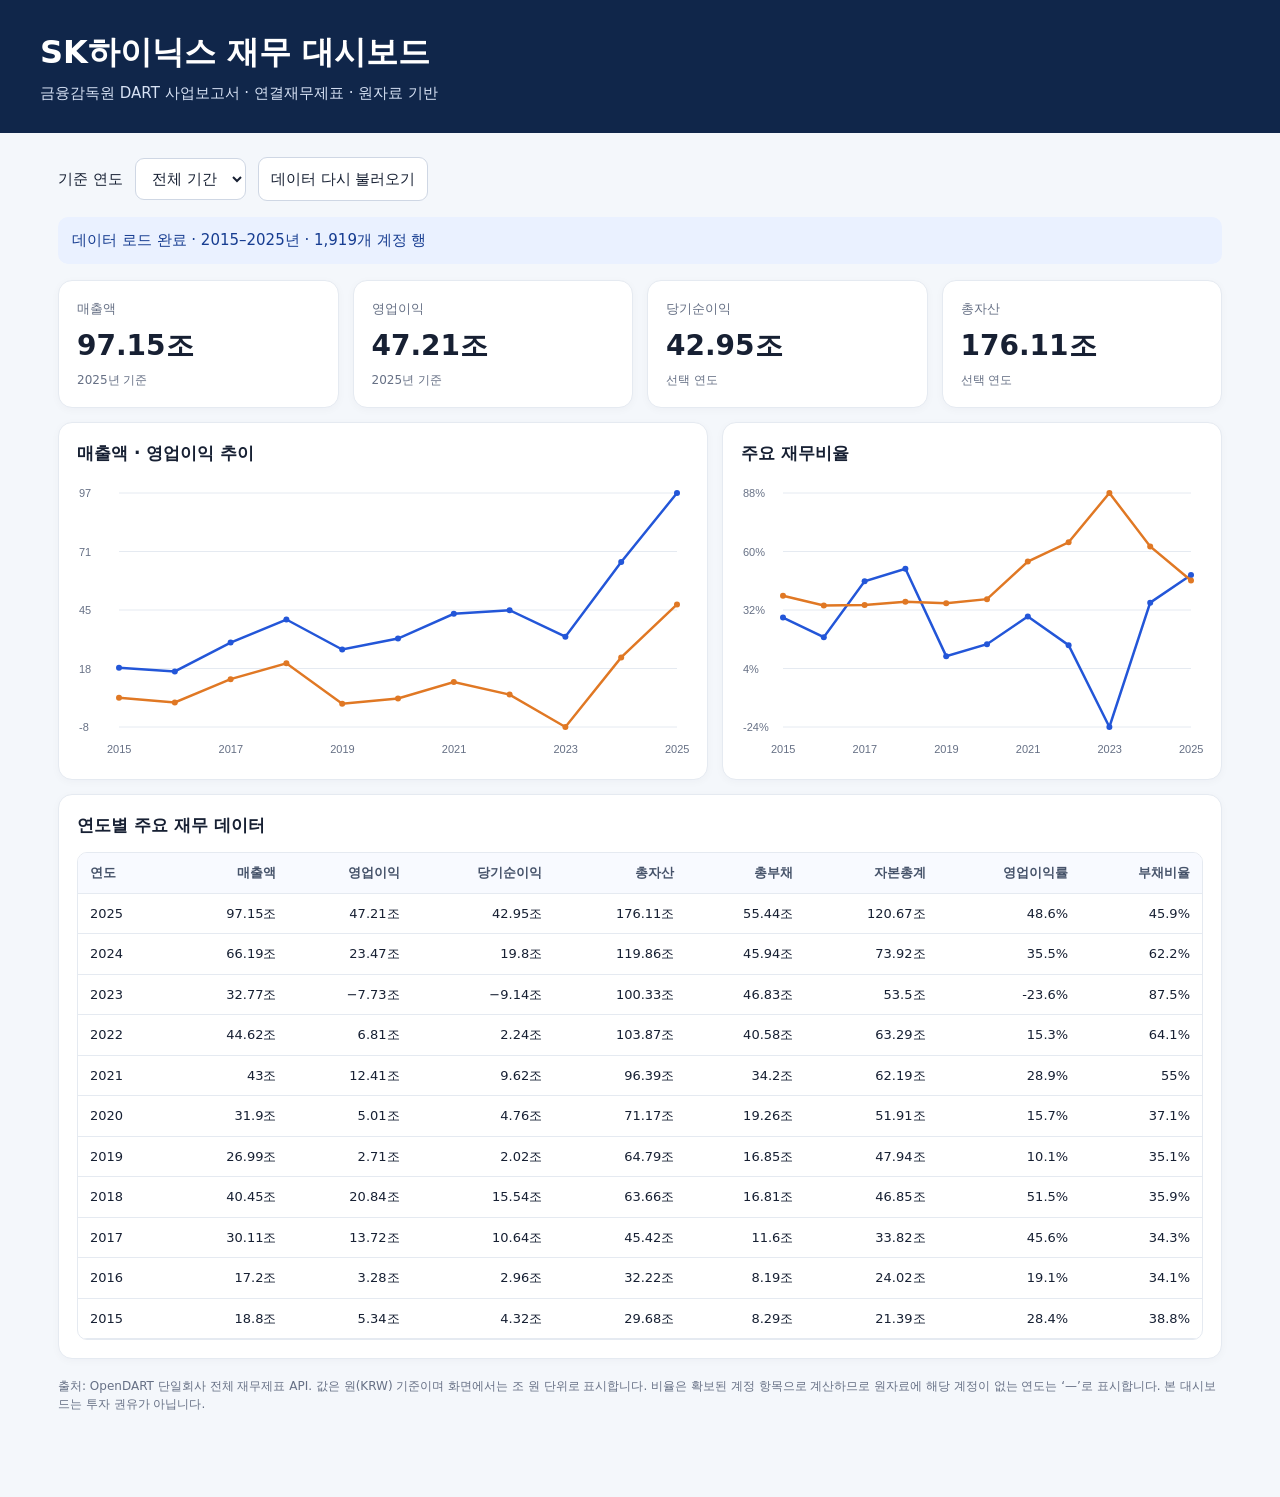
==== index.html @ 5de940ec "Add missing SK Hynix financial dashboard" ====
<!doctype html>
<html lang="ko">
<head>
<meta charset="utf-8">
<meta name="viewport" content="width=device-width, initial-scale=1">
<title>SK하이닉스 DART 재무 대시보드</title>
<style>
:root{color-scheme:light;--bg:#f4f7fb;--card:#fff;--ink:#172033;--muted:#667085;--line:#e5eaf1;--blue:#2356d8}
*{box-sizing:border-box}body{margin:0;background:var(--bg);color:var(--ink);font:15px/1.5 system-ui,-apple-system,"Segoe UI",sans-serif}
header{background:#10264a;color:#fff;padding:28px max(20px,calc((100% - 1200px)/2))}header h1{margin:0 0 6px;font-size:clamp(22px,3vw,32px)}header p{margin:0;color:#d7e2f5}
main{max-width:1200px;margin:24px auto;padding:0 18px 48px}.toolbar{display:flex;gap:12px;align-items:center;flex-wrap:wrap;margin-bottom:16px}select,button{padding:10px 12px;border:1px solid #cfd7e4;border-radius:9px;background:#fff;color:var(--ink);font:inherit}button{cursor:pointer}
.status{padding:12px 14px;border-radius:10px;background:#eaf1ff;color:#173d91;margin:0 0 16px}.status.error{background:#fff0f0;color:#a12b2b}
.grid{display:grid;grid-template-columns:repeat(4,minmax(0,1fr));gap:14px}.card{background:var(--card);border:1px solid var(--line);border-radius:14px;padding:18px;box-shadow:0 2px 8px #14213d08;min-width:0}.metric .label{color:var(--muted);font-size:13px}.metric .value{font-size:clamp(20px,2.3vw,28px);font-weight:750;margin-top:7px;overflow-wrap:anywhere}.metric .sub{font-size:12px;color:var(--muted);margin-top:4px}
.two{display:grid;grid-template-columns:1.3fr 1fr;gap:14px;margin-top:14px}.card h2{font-size:17px;margin:0 0 14px}.chart-wrap{height:280px;position:relative}canvas{width:100%;height:100%;display:block}
.table-wrap{overflow:auto;max-height:520px;border:1px solid var(--line);border-radius:10px}table{width:100%;border-collapse:collapse;white-space:nowrap;font-size:13px}th,td{padding:10px 12px;border-bottom:1px solid var(--line);text-align:right}th{position:sticky;top:0;background:#f8faff;color:#46536a;z-index:1}th:first-child,td:first-child{text-align:left}tbody tr:hover{background:#f8faff}.foot{color:var(--muted);font-size:12px;margin-top:18px}
@media(max-width:850px){.grid{grid-template-columns:repeat(2,minmax(0,1fr))}.two{grid-template-columns:1fr}}
@media(max-width:480px){header{padding:22px 16px}main{padding:0 12px 32px}.grid{grid-template-columns:1fr 1fr;gap:8px}.card{padding:13px}.metric .value{font-size:18px}.metric .label{font-size:12px}}
</style>
</head>
<body>
<header><h1>SK하이닉스 재무 대시보드</h1><p>금융감독원 DART 사업보고서 · 연결재무제표 · 원자료 기반</p></header>
<main>
<div class="toolbar"><label for="year">기준 연도</label><select id="year"><option value="all">전체 기간</option></select><button id="reload">데이터 다시 불러오기</button></div>
<div id="status" class="status" role="status">재무 데이터를 불러오는 중입니다…</div>
<section class="grid">
<div class="card metric"><div class="label">매출액</div><div id="revenue" class="value">—</div><div id="revenueSub" class="sub">선택 연도</div></div>
<div class="card metric"><div class="label">영업이익</div><div id="opProfit" class="value">—</div><div id="opSub" class="sub">선택 연도</div></div>
<div class="card metric"><div class="label">당기순이익</div><div id="netIncome" class="value">—</div><div class="sub">선택 연도</div></div>
<div class="card metric"><div class="label">총자산</div><div id="assets" class="value">—</div><div class="sub">선택 연도</div></div>
</section>
<section class="two">
<div class="card"><h2>매출액 · 영업이익 추이</h2><div class="chart-wrap"><canvas id="trend"></canvas></div></div>
<div class="card"><h2>주요 재무비율</h2><div class="chart-wrap"><canvas id="ratios"></canvas></div></div>
</section>
<section class="card" style="margin-top:14px"><h2>연도별 주요 재무 데이터</h2><div class="table-wrap"><table><thead><tr><th>연도</th><th>매출액</th><th>영업이익</th><th>당기순이익</th><th>총자산</th><th>총부채</th><th>자본총계</th><th>영업이익률</th><th>부채비율</th></tr></thead><tbody id="rows"><tr><td colspan="9">데이터 대기 중</td></tr></tbody></table></div></section>
<p class="foot">출처: OpenDART 단일회사 전체 재무제표 API. 값은 원(KRW) 기준이며 화면에서는 조 원 단위로 표시합니다. 비율은 확보된 계정 항목으로 계산하므로 원자료에 해당 계정이 없는 연도는 ‘—’로 표시합니다. 본 대시보드는 투자 권유가 아닙니다.</p>
</main>
<script>
const $=id=>document.getElementById(id);
let allRows=[];
function parseCSV(text){const lines=text.replace(/^\uFEFF/,'').trim().split(/\r?\n/);if(lines.length<2)return[];const headers=lines[0].split(',').map(s=>s.trim());return lines.slice(1).map(line=>{const vals=line.split(',');const o={};headers.forEach((h,i)=>o[h]=(vals[i]??'').trim());return o;}).filter(r=>r.year&&r.account);}
function num(v){if(v==null||v===''||v==='-'||v==='—')return null;const n=Number(String(v).replace(/,/g,'').replace(/\s/g,''));return Number.isFinite(n)?n:null;}
function findValue(rows,year,accounts,statement){const candidates=rows.filter(r=>Number(r.year)===Number(year)&&accounts.some(a=>r.account===a||r.account_id===a)&&(!statement||r.statement===statement));for(const r of candidates){const n=num(r.current_amount);if(n!==null)return n;}return null;}
function fmtWon(n){if(n===null||n===undefined)return'—';const t=n/1e12;return (t<0?'−':'')+Math.abs(t).toLocaleString('ko-KR',{maximumFractionDigits:2})+'조';}
function fmtPct(n){return n===null||!Number.isFinite(n)?'—':n.toLocaleString('ko-KR',{maximumFractionDigits:1})+'%';}
function yearData(year){const rs=allRows.filter(r=>Number(r.year)===Number(year));const rev=findValue(allRows,year,['매출액','수익(매출액)','Revenue','ifrs_Revenue'],'손익계산서')??findValue(allRows,year,['매출액','수익(매출액)','Revenue','ifrs_Revenue']);const op=findValue(allRows,year,['영업이익','영업이익(손실)','OperatingProfitLoss','ifrs_OperatingIncomeLoss'],'손익계산서')??findValue(allRows,year,['영업이익','영업이익(손실)','OperatingProfitLoss','ifrs_OperatingIncomeLoss']);const net=findValue(allRows,year,['당기순이익','당기순이익(손실)','ProfitLoss','ifrs_ProfitLoss'],'손익계산서')??findValue(allRows,year,['당기순이익','당기순이익(손실)','ProfitLoss','ifrs_ProfitLoss']);const assets=findValue(allRows,year,['자산총계','자산 합계','Assets','ifrs_Assets'],'재무상태표')??findValue(allRows,year,['자산총계','자산 합계','Assets','ifrs_Assets']);const liabilities=findValue(allRows,year,['부채총계','부채 합계','Liabilities','ifrs_Liabilities'],'재무상태표')??findValue(allRows,year,['부채총계','부채 합계','Liabilities','ifrs_Liabilities']);const equity=findValue(allRows,year,['자본총계','자본 합계','Equity','ifrs_Equity'],'재무상태표')??findValue(allRows,year,['자본총계','자본 합계','Equity','ifrs_Equity']);return {year:Number(year),rev,op,net,assets,liabilities,equity,margin:rev&&op!==null?op/rev*100:null,debt:equity&&liabilities!==null?liabilities/equity*100:null,rawCount:rs.length};}
function drawChart(canvas,series,percent=false){const ctx=canvas.getContext('2d'),w=canvas.width=canvas.clientWidth*devicePixelRatio,h=canvas.height=canvas.clientHeight*devicePixelRatio;ctx.clearRect(0,0,w,h);const pad={l:42,r:12,t:12,b:34},cw=w-pad.l-pad.r,ch=h-pad.t-pad.b;const values=series.flatMap(s=>s.values).filter(v=>v!==null&&Number.isFinite(v));if(!values.length){ctx.fillStyle='#667085';ctx.font='14px sans-serif';ctx.fillText('표시할 계정 데이터가 없습니다.',12,28);return;}let min=Math.min(0,...values),max=Math.max(...values);if(min===max)max=min+1;const x=i=>pad.l+(series[0].values.length<=1?cw/2:i*cw/(series[0].values.length-1)),y=v=>pad.t+(max-v)*ch/(max-min);ctx.strokeStyle='#e5eaf1';ctx.fillStyle='#667085';ctx.font='11px sans-serif';for(let j=0;j<5;j++){const val=min+(max-min)*j/4,yy=y(val);ctx.beginPath();ctx.moveTo(pad.l,yy);ctx.lineTo(w-pad.r,yy);ctx.stroke();ctx.fillText(percent?val.toFixed(0)+'%':(val/1e12).toFixed(0),2,yy+4);}series.forEach((s,k)=>{ctx.strokeStyle=k===0?'#2356d8':'#e07824';ctx.lineWidth=2.5*devicePixelRatio;ctx.beginPath();let started=false;s.values.forEach((v,i)=>{if(v===null||!Number.isFinite(v)){started=false;return;}if(!started){ctx.moveTo(x(i),y(v));started=true;}else ctx.lineTo(x(i),y(v));});ctx.stroke();s.values.forEach((v,i)=>{if(v===null||!Number.isFinite(v))return;ctx.fillStyle=k===0?'#2356d8':'#e07824';ctx.beginPath();ctx.arc(x(i),y(v),3*devicePixelRatio,0,Math.PI*2);ctx.fill();});});const years=series[0].years;years.forEach((yr,i)=>{if(years.length<8||i===0||i===years.length-1||i%Math.ceil(years.length/6)===0){ctx.fillStyle='#667085';ctx.fillText(String(yr),x(i)-12,h-8);}});}
function render(){const selected=$('year').value;let data=[...new Set(allRows.map(r=>Number(r.year)).filter(Number.isFinite))].sort((a,b)=>a-b).map(yearData);if(selected!=='all')data=data.filter(d=>d.year===Number(selected));const latest=data[data.length-1];['revenue','opProfit','netIncome','assets'].forEach((id,i)=>$(id).textContent=fmtWon(latest?[latest.rev,latest.op,latest.net,latest.assets][i]:null));['revenueSub','opSub'].forEach(id=>$(id).textContent=latest?latest.year+'년 기준':'계정 데이터를 찾을 수 없음');$('rows').innerHTML=data.slice().reverse().map(d=>'<tr><td>'+d.year+'</td><td>'+fmtWon(d.rev)+'</td><td>'+fmtWon(d.op)+'</td><td>'+fmtWon(d.net)+'</td><td>'+fmtWon(d.assets)+'</td><td>'+fmtWon(d.liabilities)+'</td><td>'+fmtWon(d.equity)+'</td><td>'+fmtPct(d.margin)+'</td><td>'+fmtPct(d.debt)+'</td></tr>').join('')||'<tr><td colspan="9">표시할 데이터가 없습니다.</td></tr>';const trendData=selected==='all'?data:data;drawChart($('trend'),[{years:trendData.map(d=>d.year),values:trendData.map(d=>d.rev)},{years:trendData.map(d=>d.year),values:trendData.map(d=>d.op)}]);drawChart($('ratios'),[{years:trendData.map(d=>d.year),values:trendData.map(d=>d.margin)},{years:trendData.map(d=>d.year),values:trendData.map(d=>d.debt)}],true);}
async function load(){const status=$('status');status.className='status';status.textContent='재무 데이터를 불러오는 중입니다…';try{let response=null,lastError='';for(const path of ['./data/sk_hynix_financials.csv','data/sk_hynix_financials.csv']){try{const r=await fetch(path+'?v='+Date.now(),{cache:'no-store'});if(r.ok){response=r;break;}lastError=path+' (HTTP '+r.status+')';}catch(e){lastError=String(e);}}if(!response)throw new Error('CSV 파일을 찾지 못했습니다: '+lastError);allRows=parseCSV(await response.text());if(!allRows.length)throw new Error('CSV 파일은 열렸지만 유효한 재무 데이터가 없습니다.');const years=[...new Set(allRows.map(r=>Number(r.year)).filter(Number.isFinite))].sort((a,b)=>a-b);$('year').innerHTML='<option value="all">전체 기간</option>'+years.map(y=>'<option value="'+y+'">'+y+'년</option>').join('');$('year').value='all';render();status.textContent='데이터 로드 완료 · '+years[0]+'–'+years[years.length-1]+'년 · '+allRows.length.toLocaleString()+'개 계정 행';}catch(e){status.className='status error';status.textContent='데이터 로드 실패: '+e.message+' — GitHub 저장소에 data/sk_hynix_financials.csv 파일이 있는지 확인하세요.';$('rows').innerHTML='<tr><td colspan="9">데이터를 불러오지 못했습니다.</td></tr>';}}
$('year').addEventListener('change',render);$('reload').addEventListener('click',load);window.addEventListener('resize',()=>{if(allRows.length)render();});load();
</script>
</body></html>
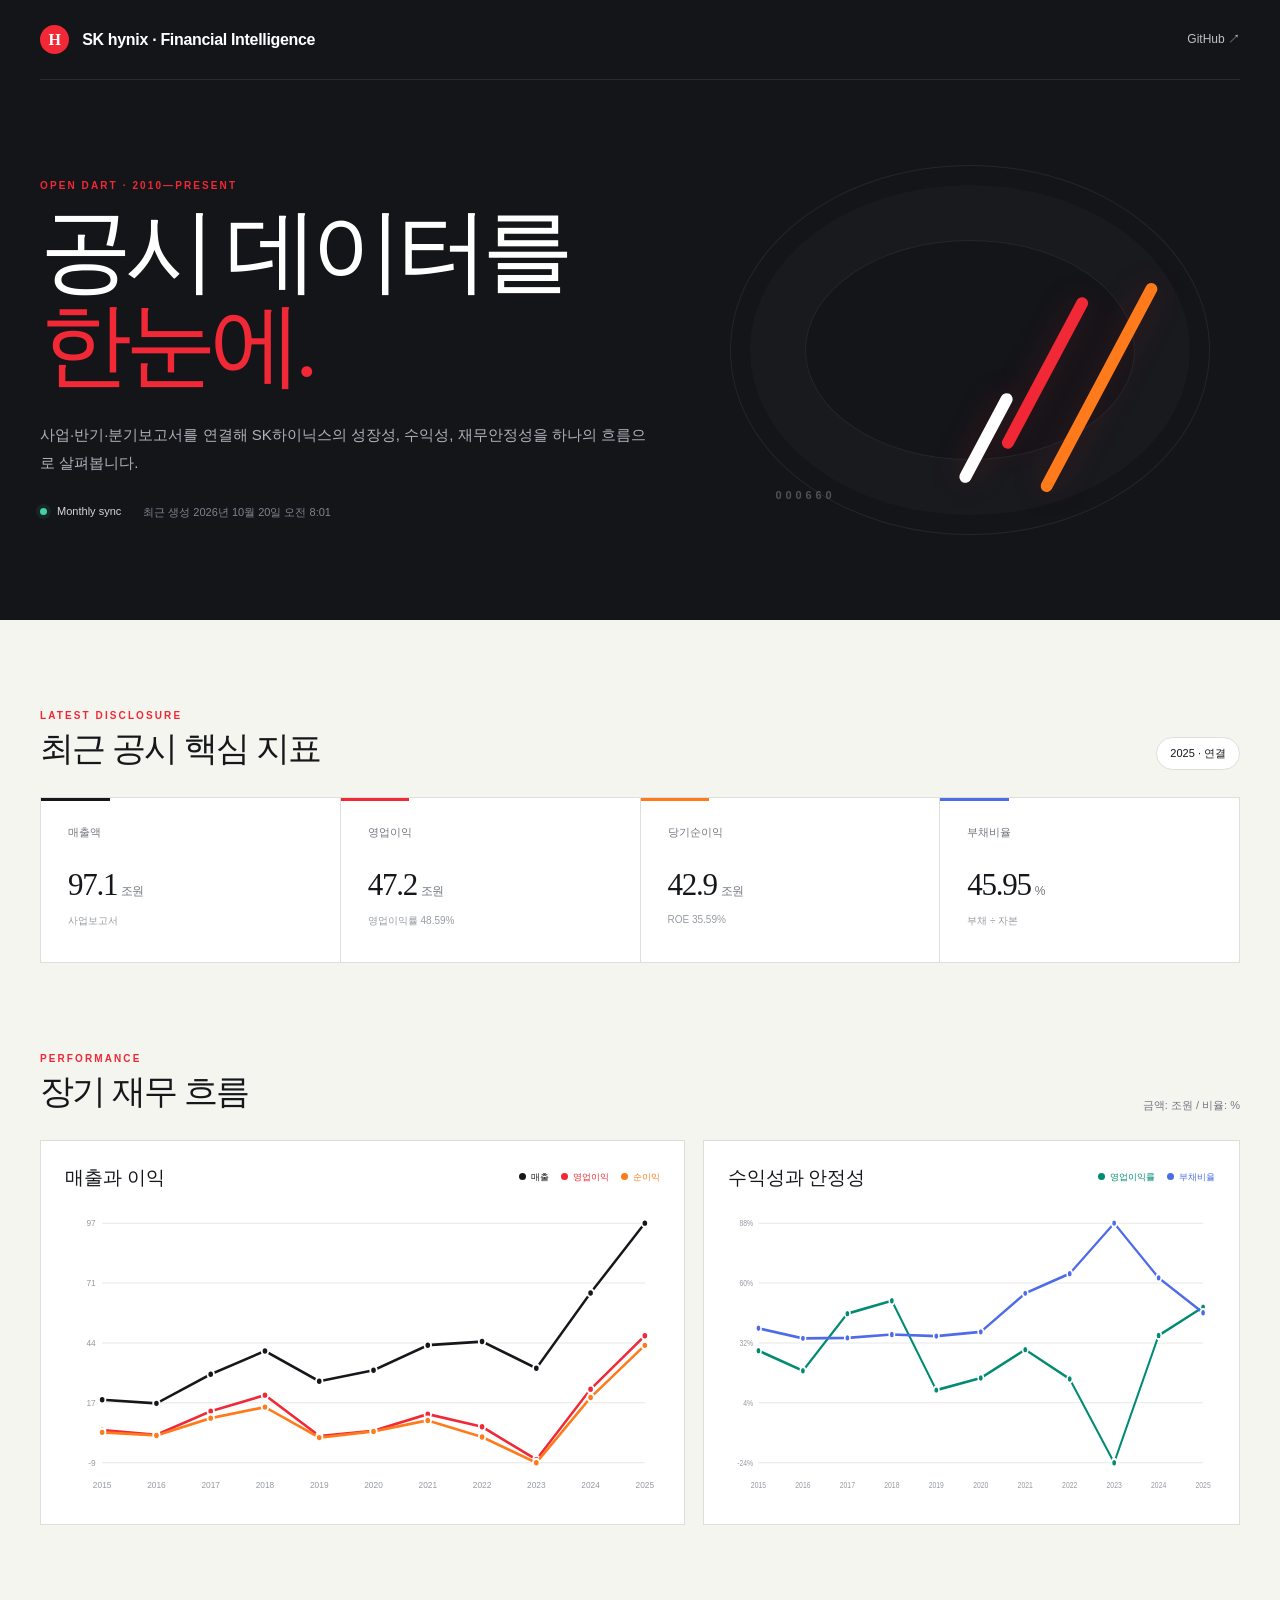
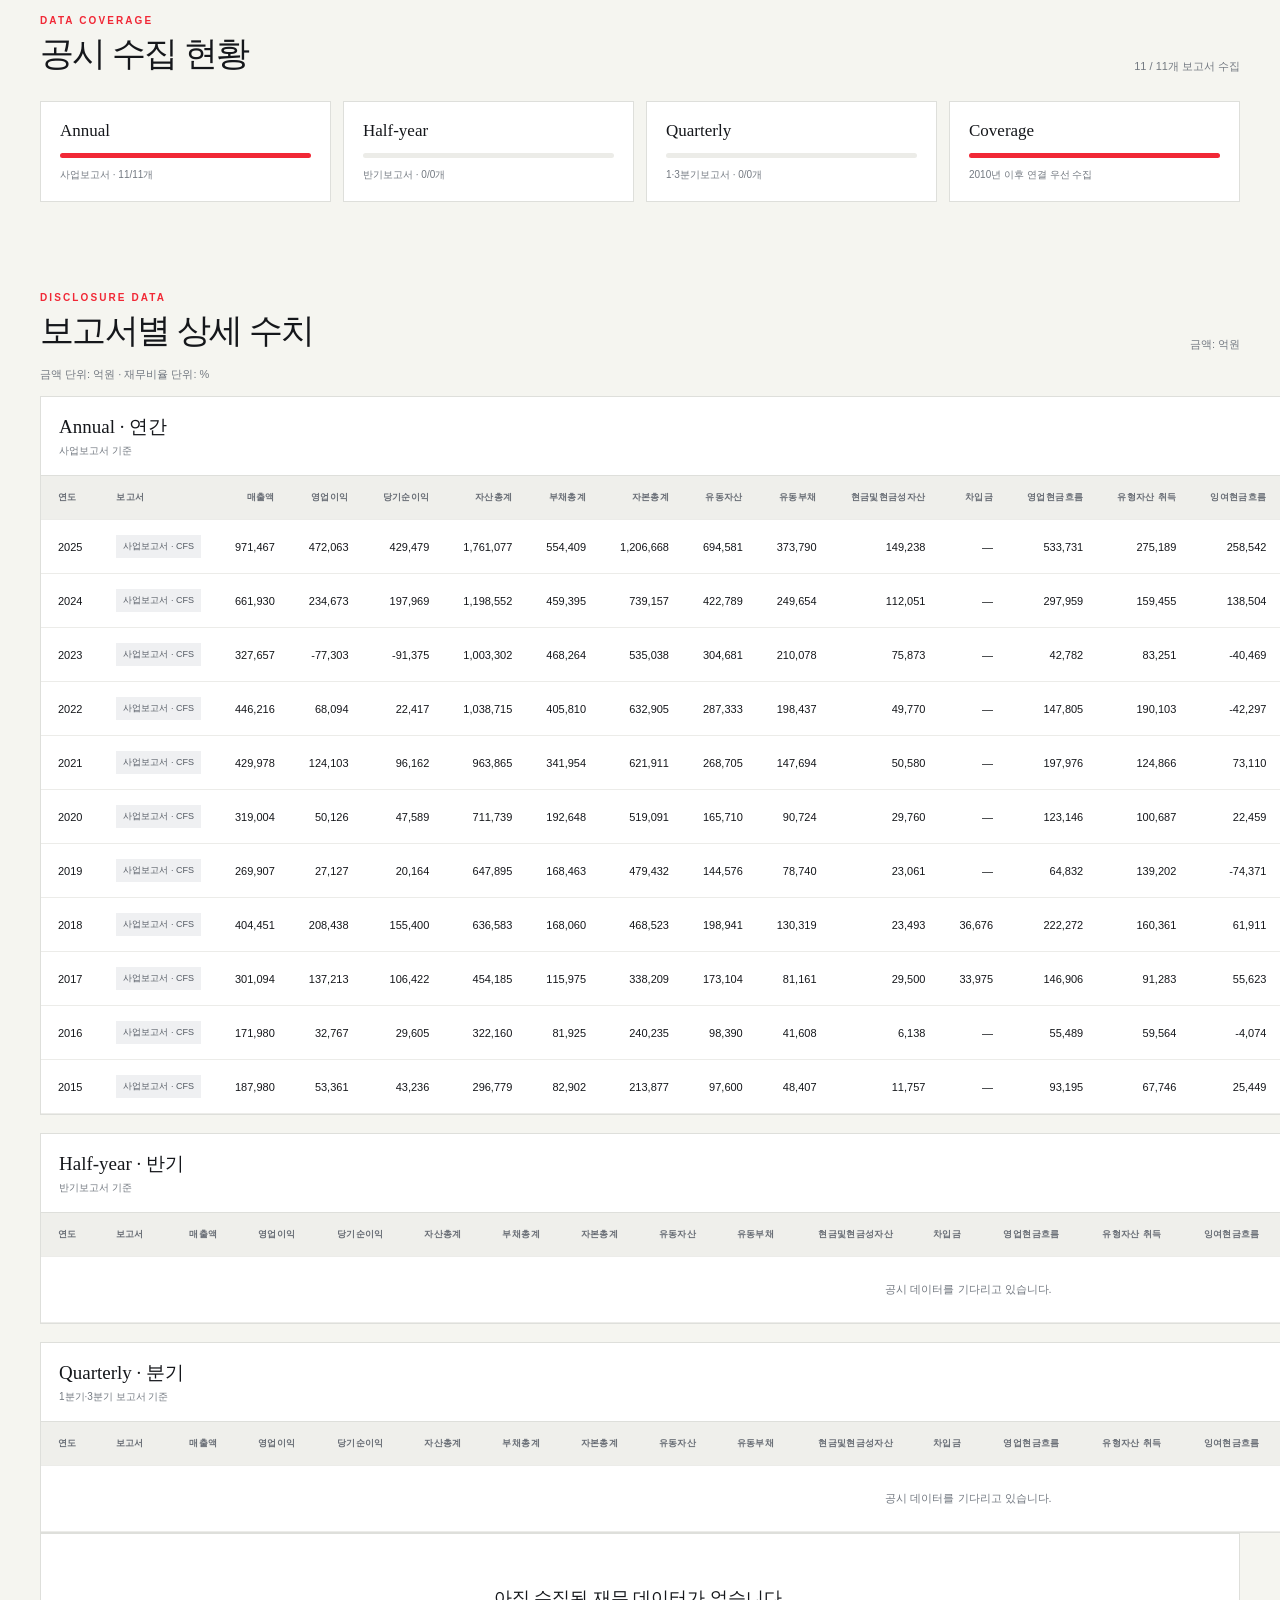
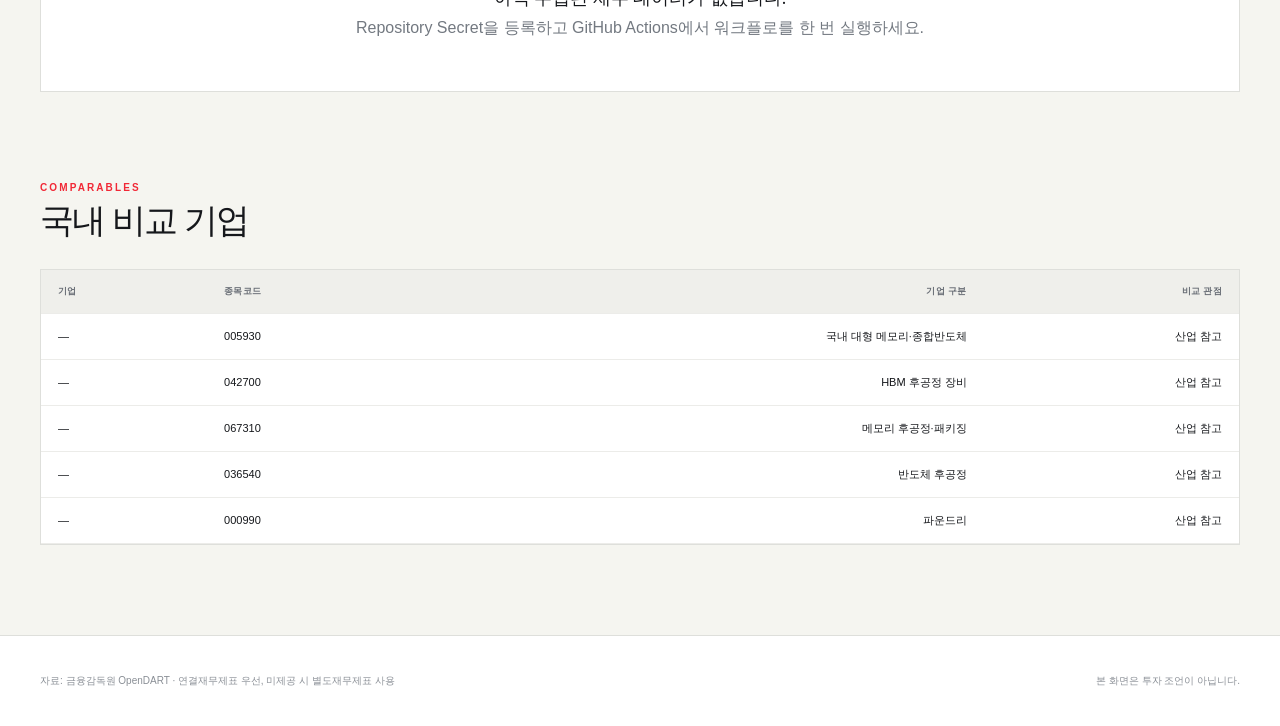
==== commit 03d78f7f: "Build SK hynix OpenDART dashboard and monthly data pipeline" ====
--- a/index.html
+++ b/index.html
@@ -1,52 +1,87 @@
 <!doctype html>
 <html lang="ko">
 <head>
-<meta charset="utf-8">
-<meta name="viewport" content="width=device-width, initial-scale=1">
-<title>SK하이닉스 DART 재무 대시보드</title>
-<style>
-:root{color-scheme:light;--bg:#f4f7fb;--card:#fff;--ink:#172033;--muted:#667085;--line:#e5eaf1;--blue:#2356d8}
-*{box-sizing:border-box}body{margin:0;background:var(--bg);color:var(--ink);font:15px/1.5 system-ui,-apple-system,"Segoe UI",sans-serif}
-header{background:#10264a;color:#fff;padding:28px max(20px,calc((100% - 1200px)/2))}header h1{margin:0 0 6px;font-size:clamp(22px,3vw,32px)}header p{margin:0;color:#d7e2f5}
-main{max-width:1200px;margin:24px auto;padding:0 18px 48px}.toolbar{display:flex;gap:12px;align-items:center;flex-wrap:wrap;margin-bottom:16px}select,button{padding:10px 12px;border:1px solid #cfd7e4;border-radius:9px;background:#fff;color:var(--ink);font:inherit}button{cursor:pointer}
-.status{padding:12px 14px;border-radius:10px;background:#eaf1ff;color:#173d91;margin:0 0 16px}.status.error{background:#fff0f0;color:#a12b2b}
-.grid{display:grid;grid-template-columns:repeat(4,minmax(0,1fr));gap:14px}.card{background:var(--card);border:1px solid var(--line);border-radius:14px;padding:18px;box-shadow:0 2px 8px #14213d08;min-width:0}.metric .label{color:var(--muted);font-size:13px}.metric .value{font-size:clamp(20px,2.3vw,28px);font-weight:750;margin-top:7px;overflow-wrap:anywhere}.metric .sub{font-size:12px;color:var(--muted);margin-top:4px}
-.two{display:grid;grid-template-columns:1.3fr 1fr;gap:14px;margin-top:14px}.card h2{font-size:17px;margin:0 0 14px}.chart-wrap{height:280px;position:relative}canvas{width:100%;height:100%;display:block}
-.table-wrap{overflow:auto;max-height:520px;border:1px solid var(--line);border-radius:10px}table{width:100%;border-collapse:collapse;white-space:nowrap;font-size:13px}th,td{padding:10px 12px;border-bottom:1px solid var(--line);text-align:right}th{position:sticky;top:0;background:#f8faff;color:#46536a;z-index:1}th:first-child,td:first-child{text-align:left}tbody tr:hover{background:#f8faff}.foot{color:var(--muted);font-size:12px;margin-top:18px}
-@media(max-width:850px){.grid{grid-template-columns:repeat(2,minmax(0,1fr))}.two{grid-template-columns:1fr}}
-@media(max-width:480px){header{padding:22px 16px}main{padding:0 12px 32px}.grid{grid-template-columns:1fr 1fr;gap:8px}.card{padding:13px}.metric .value{font-size:18px}.metric .label{font-size:12px}}
-</style>
+  <meta charset="utf-8">
+  <meta name="viewport" content="width=device-width, initial-scale=1">
+  <meta name="description" content="OpenDART 기반 SK하이닉스 장기 재무분석 대시보드">
+  <title>SK hynix Financial Intelligence</title>
+  <link rel="stylesheet" href="styles.css">
 </head>
 <body>
-<header><h1>SK하이닉스 재무 대시보드</h1><p>금융감독원 DART 사업보고서 · 연결재무제표 · 원자료 기반</p></header>
-<main>
-<div class="toolbar"><label for="year">기준 연도</label><select id="year"><option value="all">전체 기간</option></select><button id="reload">데이터 다시 불러오기</button></div>
-<div id="status" class="status" role="status">재무 데이터를 불러오는 중입니다…</div>
-<section class="grid">
-<div class="card metric"><div class="label">매출액</div><div id="revenue" class="value">—</div><div id="revenueSub" class="sub">선택 연도</div></div>
-<div class="card metric"><div class="label">영업이익</div><div id="opProfit" class="value">—</div><div id="opSub" class="sub">선택 연도</div></div>
-<div class="card metric"><div class="label">당기순이익</div><div id="netIncome" class="value">—</div><div class="sub">선택 연도</div></div>
-<div class="card metric"><div class="label">총자산</div><div id="assets" class="value">—</div><div class="sub">선택 연도</div></div>
-</section>
-<section class="two">
-<div class="card"><h2>매출액 · 영업이익 추이</h2><div class="chart-wrap"><canvas id="trend"></canvas></div></div>
-<div class="card"><h2>주요 재무비율</h2><div class="chart-wrap"><canvas id="ratios"></canvas></div></div>
-</section>
-<section class="card" style="margin-top:14px"><h2>연도별 주요 재무 데이터</h2><div class="table-wrap"><table><thead><tr><th>연도</th><th>매출액</th><th>영업이익</th><th>당기순이익</th><th>총자산</th><th>총부채</th><th>자본총계</th><th>영업이익률</th><th>부채비율</th></tr></thead><tbody id="rows"><tr><td colspan="9">데이터 대기 중</td></tr></tbody></table></div></section>
-<p class="foot">출처: OpenDART 단일회사 전체 재무제표 API. 값은 원(KRW) 기준이며 화면에서는 조 원 단위로 표시합니다. 비율은 확보된 계정 항목으로 계산하므로 원자료에 해당 계정이 없는 연도는 ‘—’로 표시합니다. 본 대시보드는 투자 권유가 아닙니다.</p>
-</main>
-<script>
-const $=id=>document.getElementById(id);
-let allRows=[];
-function parseCSV(text){const lines=text.replace(/^\uFEFF/,'').trim().split(/\r?\n/);if(lines.length<2)return[];const headers=lines[0].split(',').map(s=>s.trim());return lines.slice(1).map(line=>{const vals=line.split(',');const o={};headers.forEach((h,i)=>o[h]=(vals[i]??'').trim());return o;}).filter(r=>r.year&&r.account);}
-function num(v){if(v==null||v===''||v==='-'||v==='—')return null;const n=Number(String(v).replace(/,/g,'').replace(/\s/g,''));return Number.isFinite(n)?n:null;}
-function findValue(rows,year,accounts,statement){const candidates=rows.filter(r=>Number(r.year)===Number(year)&&accounts.some(a=>r.account===a||r.account_id===a)&&(!statement||r.statement===statement));for(const r of candidates){const n=num(r.current_amount);if(n!==null)return n;}return null;}
-function fmtWon(n){if(n===null||n===undefined)return'—';const t=n/1e12;return (t<0?'−':'')+Math.abs(t).toLocaleString('ko-KR',{maximumFractionDigits:2})+'조';}
-function fmtPct(n){return n===null||!Number.isFinite(n)?'—':n.toLocaleString('ko-KR',{maximumFractionDigits:1})+'%';}
-function yearData(year){const rs=allRows.filter(r=>Number(r.year)===Number(year));const rev=findValue(allRows,year,['매출액','수익(매출액)','Revenue','ifrs_Revenue'],'손익계산서')??findValue(allRows,year,['매출액','수익(매출액)','Revenue','ifrs_Revenue']);const op=findValue(allRows,year,['영업이익','영업이익(손실)','OperatingProfitLoss','ifrs_OperatingIncomeLoss'],'손익계산서')??findValue(allRows,year,['영업이익','영업이익(손실)','OperatingProfitLoss','ifrs_OperatingIncomeLoss']);const net=findValue(allRows,year,['당기순이익','당기순이익(손실)','ProfitLoss','ifrs_ProfitLoss'],'손익계산서')??findValue(allRows,year,['당기순이익','당기순이익(손실)','ProfitLoss','ifrs_ProfitLoss']);const assets=findValue(allRows,year,['자산총계','자산 합계','Assets','ifrs_Assets'],'재무상태표')??findValue(allRows,year,['자산총계','자산 합계','Assets','ifrs_Assets']);const liabilities=findValue(allRows,year,['부채총계','부채 합계','Liabilities','ifrs_Liabilities'],'재무상태표')??findValue(allRows,year,['부채총계','부채 합계','Liabilities','ifrs_Liabilities']);const equity=findValue(allRows,year,['자본총계','자본 합계','Equity','ifrs_Equity'],'재무상태표')??findValue(allRows,year,['자본총계','자본 합계','Equity','ifrs_Equity']);return {year:Number(year),rev,op,net,assets,liabilities,equity,margin:rev&&op!==null?op/rev*100:null,debt:equity&&liabilities!==null?liabilities/equity*100:null,rawCount:rs.length};}
-function drawChart(canvas,series,percent=false){const ctx=canvas.getContext('2d'),w=canvas.width=canvas.clientWidth*devicePixelRatio,h=canvas.height=canvas.clientHeight*devicePixelRatio;ctx.clearRect(0,0,w,h);const pad={l:42,r:12,t:12,b:34},cw=w-pad.l-pad.r,ch=h-pad.t-pad.b;const values=series.flatMap(s=>s.values).filter(v=>v!==null&&Number.isFinite(v));if(!values.length){ctx.fillStyle='#667085';ctx.font='14px sans-serif';ctx.fillText('표시할 계정 데이터가 없습니다.',12,28);return;}let min=Math.min(0,...values),max=Math.max(...values);if(min===max)max=min+1;const x=i=>pad.l+(series[0].values.length<=1?cw/2:i*cw/(series[0].values.length-1)),y=v=>pad.t+(max-v)*ch/(max-min);ctx.strokeStyle='#e5eaf1';ctx.fillStyle='#667085';ctx.font='11px sans-serif';for(let j=0;j<5;j++){const val=min+(max-min)*j/4,yy=y(val);ctx.beginPath();ctx.moveTo(pad.l,yy);ctx.lineTo(w-pad.r,yy);ctx.stroke();ctx.fillText(percent?val.toFixed(0)+'%':(val/1e12).toFixed(0),2,yy+4);}series.forEach((s,k)=>{ctx.strokeStyle=k===0?'#2356d8':'#e07824';ctx.lineWidth=2.5*devicePixelRatio;ctx.beginPath();let started=false;s.values.forEach((v,i)=>{if(v===null||!Number.isFinite(v)){started=false;return;}if(!started){ctx.moveTo(x(i),y(v));started=true;}else ctx.lineTo(x(i),y(v));});ctx.stroke();s.values.forEach((v,i)=>{if(v===null||!Number.isFinite(v))return;ctx.fillStyle=k===0?'#2356d8':'#e07824';ctx.beginPath();ctx.arc(x(i),y(v),3*devicePixelRatio,0,Math.PI*2);ctx.fill();});});const years=series[0].years;years.forEach((yr,i)=>{if(years.length<8||i===0||i===years.length-1||i%Math.ceil(years.length/6)===0){ctx.fillStyle='#667085';ctx.fillText(String(yr),x(i)-12,h-8);}});}
-function render(){const selected=$('year').value;let data=[...new Set(allRows.map(r=>Number(r.year)).filter(Number.isFinite))].sort((a,b)=>a-b).map(yearData);if(selected!=='all')data=data.filter(d=>d.year===Number(selected));const latest=data[data.length-1];['revenue','opProfit','netIncome','assets'].forEach((id,i)=>$(id).textContent=fmtWon(latest?[latest.rev,latest.op,latest.net,latest.assets][i]:null));['revenueSub','opSub'].forEach(id=>$(id).textContent=latest?latest.year+'년 기준':'계정 데이터를 찾을 수 없음');$('rows').innerHTML=data.slice().reverse().map(d=>'<tr><td>'+d.year+'</td><td>'+fmtWon(d.rev)+'</td><td>'+fmtWon(d.op)+'</td><td>'+fmtWon(d.net)+'</td><td>'+fmtWon(d.assets)+'</td><td>'+fmtWon(d.liabilities)+'</td><td>'+fmtWon(d.equity)+'</td><td>'+fmtPct(d.margin)+'</td><td>'+fmtPct(d.debt)+'</td></tr>').join('')||'<tr><td colspan="9">표시할 데이터가 없습니다.</td></tr>';const trendData=selected==='all'?data:data;drawChart($('trend'),[{years:trendData.map(d=>d.year),values:trendData.map(d=>d.rev)},{years:trendData.map(d=>d.year),values:trendData.map(d=>d.op)}]);drawChart($('ratios'),[{years:trendData.map(d=>d.year),values:trendData.map(d=>d.margin)},{years:trendData.map(d=>d.year),values:trendData.map(d=>d.debt)}],true);}
-async function load(){const status=$('status');status.className='status';status.textContent='재무 데이터를 불러오는 중입니다…';try{let response=null,lastError='';for(const path of ['./data/sk_hynix_financials.csv','data/sk_hynix_financials.csv']){try{const r=await fetch(path+'?v='+Date.now(),{cache:'no-store'});if(r.ok){response=r;break;}lastError=path+' (HTTP '+r.status+')';}catch(e){lastError=String(e);}}if(!response)throw new Error('CSV 파일을 찾지 못했습니다: '+lastError);allRows=parseCSV(await response.text());if(!allRows.length)throw new Error('CSV 파일은 열렸지만 유효한 재무 데이터가 없습니다.');const years=[...new Set(allRows.map(r=>Number(r.year)).filter(Number.isFinite))].sort((a,b)=>a-b);$('year').innerHTML='<option value="all">전체 기간</option>'+years.map(y=>'<option value="'+y+'">'+y+'년</option>').join('');$('year').value='all';render();status.textContent='데이터 로드 완료 · '+years[0]+'–'+years[years.length-1]+'년 · '+allRows.length.toLocaleString()+'개 계정 행';}catch(e){status.className='status error';status.textContent='데이터 로드 실패: '+e.message+' — GitHub 저장소에 data/sk_hynix_financials.csv 파일이 있는지 확인하세요.';$('rows').innerHTML='<tr><td colspan="9">데이터를 불러오지 못했습니다.</td></tr>';}}
-$('year').addEventListener('change',render);$('reload').addEventListener('click',load);window.addEventListener('resize',()=>{if(allRows.length)render();});load();
-</script>
-</body></html>+  <header class="hero">
+    <nav class="nav wrap" aria-label="주요 링크">
+      <a class="brand" href="./"><span class="brand-mark">H</span> SK hynix · Financial Intelligence</a>
+      <a class="repo-link" href="https://github.com/HSC-Class01/SY_SKhynix">GitHub ↗</a>
+    </nav>
+    <div class="hero-grid wrap">
+      <div class="hero-copy">
+        <p class="eyebrow">OPEN DART · 2010—PRESENT</p>
+        <h1>공시 데이터를<br><em>한눈에.</em></h1>
+        <p class="intro">사업·반기·분기보고서를 연결해 SK하이닉스의 성장성, 수익성, 재무안정성을 하나의 흐름으로 살펴봅니다.</p>
+        <div class="status-row"><span class="live"><i></i> Monthly sync</span><span id="updatedAt">데이터 확인 중</span></div>
+      </div>
+      <div class="hero-visual" aria-hidden="true">
+        <div class="orbit orbit-one"></div><div class="orbit orbit-two"></div>
+        <div class="signal signal-one"></div><div class="signal signal-two"></div><div class="signal signal-three"></div>
+        <span>000660</span>
+      </div>
+    </div>
+  </header>
+
+  <main class="wrap">
+    <section class="section" aria-labelledby="summaryTitle">
+      <div class="section-heading">
+        <div><p class="kicker">LATEST DISCLOSURE</p><h2 id="summaryTitle">최근 공시 핵심 지표</h2></div>
+        <span id="latestPeriod" class="chip">데이터 대기</span>
+      </div>
+      <div id="summaryCards" class="cards"></div>
+    </section>
+
+    <section class="section" aria-labelledby="trendTitle">
+      <div class="section-heading">
+        <div><p class="kicker">PERFORMANCE</p><h2 id="trendTitle">장기 재무 흐름</h2></div>
+        <p class="unit">금액: 조원 / 비율: %</p>
+      </div>
+      <div class="chart-grid">
+        <article class="panel chart-panel">
+          <div class="panel-title"><h3>매출과 이익</h3><div class="legend"><span class="revenue">매출</span><span class="profit">영업이익</span><span class="income">순이익</span></div></div>
+          <div id="incomeChart" class="chart" role="img" aria-label="연도별 매출, 영업이익, 순이익"></div>
+        </article>
+        <article class="panel chart-panel">
+          <div class="panel-title"><h3>수익성과 안정성</h3><div class="legend"><span class="margin">영업이익률</span><span class="debt">부채비율</span></div></div>
+          <div id="ratioChart" class="chart" role="img" aria-label="연도별 영업이익률과 부채비율"></div>
+        </article>
+      </div>
+    </section>
+
+    <section class="section" aria-labelledby="coverageTitle">
+      <div class="section-heading">
+        <div><p class="kicker">DATA COVERAGE</p><h2 id="coverageTitle">공시 수집 현황</h2></div>
+        <p id="coverageSummary" class="unit"></p>
+      </div>
+      <div id="coverageGrid" class="coverage-grid"></div>
+    </section>
+
+    <section class="section data-section" aria-labelledby="tableTitle">
+      <div class="section-heading">
+        <div><p class="kicker">DISCLOSURE DATA</p><h2 id="tableTitle">보고서별 상세 수치</h2></div>
+        <p class="unit">금액: 억원</p>
+      </div>
+      <p class="table-note">금액 단위: 억원 · 재무비율 단위: %</p>
+      <div id="tablesByCategory" class="tables-by-category"></div>
+      <div id="emptyState" class="empty" hidden><strong>아직 수집된 재무 데이터가 없습니다.</strong><span>Repository Secret을 등록하고 GitHub Actions에서 워크플로를 한 번 실행하세요.</span></div>
+    </section>
+
+    <section class="section peer-section" aria-labelledby="peerTitle">
+      <div class="section-heading"><div><p class="kicker">COMPARABLES</p><h2 id="peerTitle">국내 비교 기업</h2></div></div>
+      <div class="table-shell peer-table"><table><thead><tr><th>기업</th><th>종목코드</th><th>기업 구분</th><th>비교 관점</th></tr></thead><tbody id="peerTable"></tbody></table></div>
+    </section>
+  </main>
+
+  <footer><div class="wrap"><p>자료: 금융감독원 OpenDART · 연결재무제표 우선, 미제공 시 별도재무제표 사용</p><p>본 화면은 투자 조언이 아닙니다.</p></div></footer>
+  <script src="dashboard-data.js"></script>
+  <script src="app.js"></script>
+</body>
+</html>
+
+
--- a/styles.css
+++ b/styles.css
@@ -0,0 +1,3 @@
+:root{--ink:#15171b;--muted:#737981;--paper:#f5f5f0;--white:#fff;--line:#dedfdb;--red:#f12836;--orange:#ff7a1a;--blue:#4e6be8;--green:#008b72;--serif:"Noto Serif KR","Batang",serif;--sans:Inter,"Pretendard","Noto Sans KR",Arial,sans-serif}*{box-sizing:border-box}html{scroll-behavior:smooth}body{margin:0;background:var(--paper);color:var(--ink);font-family:var(--sans);font-variant-numeric:tabular-nums}.wrap{width:min(1200px,calc(100% - 40px));margin:auto}.hero{min-height:620px;background:#131519;color:#fff;overflow:hidden}.nav{height:80px;display:flex;align-items:center;justify-content:space-between;border-bottom:1px solid #ffffff18;position:relative;z-index:2}.brand,.repo-link{color:#fff;text-decoration:none}.brand{font-weight:700;letter-spacing:-.02em}.brand-mark{display:inline-grid;place-items:center;width:29px;height:29px;margin-right:9px;border-radius:50%;background:var(--red);font-family:var(--serif)}.repo-link{font-size:12px;color:#bdc0c7}.hero-grid{display:grid;grid-template-columns:1.1fr .9fr;align-items:center;min-height:540px}.eyebrow,.kicker{margin:0 0 14px;color:var(--red);font-size:10px;font-weight:900;letter-spacing:.21em}.hero h1{font-family:var(--serif);font-size:clamp(56px,8vw,92px);line-height:1.02;letter-spacing:-.075em;margin:0;font-weight:500}.hero h1 em{font-style:normal;color:var(--red)}.intro{max-width:610px;margin:28px 0;color:#aeb2ba;font-size:15px;line-height:1.85}.status-row{display:flex;gap:22px;color:#7f858f;font-size:11px}.live{color:#d4d7dc}.live i{display:inline-block;width:7px;height:7px;border-radius:50%;background:#42d2a0;margin-right:7px;box-shadow:0 0 0 4px #42d2a016}.hero-visual{height:430px;position:relative}.orbit{position:absolute;border:1px solid #ffffff12;border-radius:50%;inset:30px}.orbit-two{inset:105px;box-shadow:0 0 0 55px #ffffff05}.signal{position:absolute;width:12px;border-radius:8px;background:var(--red);transform:rotate(28deg);right:35%;bottom:25%;height:170px;box-shadow:0 0 35px #f1283633}.signal-two{right:25%;bottom:14%;height:235px;background:var(--orange)}.signal-three{right:46%;bottom:18%;height:100px;background:#fff}.hero-visual span{position:absolute;left:14%;bottom:15%;font:700 11px var(--sans);letter-spacing:.35em;color:#ffffff42}.section{padding-top:90px}.section-heading{display:flex;justify-content:space-between;align-items:flex-end;gap:20px;margin-bottom:27px}.section-heading h2{font:500 34px/1.2 var(--serif);letter-spacing:-.045em;margin:0}.kicker{margin-bottom:8px}.unit{margin:0;color:var(--muted);font-size:11px}.chip{padding:8px 13px;border:1px solid var(--line);border-radius:20px;background:#fff;font-size:11px}.cards{display:grid;grid-template-columns:repeat(4,1fr);gap:1px;background:var(--line);border:1px solid var(--line)}.metric-card{background:#fff;padding:27px;min-height:164px;position:relative}.metric-card:before{content:"";position:absolute;left:0;top:0;width:23%;height:3px;background:var(--accent,var(--red))}.metric-label{font-size:11px;color:var(--muted);margin-bottom:27px}.metric-value{font:500 31px var(--serif);letter-spacing:-.04em}.metric-unit{font:12px var(--sans);color:var(--muted);margin-left:4px}.metric-note{margin-top:11px;color:#969ba2;font-size:10px}.chart-grid{display:grid;grid-template-columns:1.2fr 1fr;gap:18px}.panel{background:#fff;border:1px solid var(--line)}.chart-panel{padding:24px}.panel-title{display:flex;justify-content:space-between;align-items:center;gap:14px}.panel-title h3{font:500 19px var(--serif);margin:0}.legend{display:flex;gap:12px;flex-wrap:wrap;font-size:9px;color:var(--muted)}.legend span:before{content:"";display:inline-block;width:7px;height:7px;border-radius:50%;background:currentColor;margin-right:5px}.revenue{color:var(--ink)}.profit{color:var(--red)}.income{color:var(--orange)}.margin{color:var(--green)}.debt{color:var(--blue)}.chart{min-height:290px;margin-top:15px}.chart svg{width:100%;height:290px;overflow:visible}.axis{stroke:#e7e8e4;stroke-width:1}.axis-label{fill:#969aa1;font:9px var(--sans)}.chart-line{fill:none;stroke-width:2.5;stroke-linejoin:round;stroke-linecap:round}.chart-dot{stroke:#fff;stroke-width:2}.coverage-grid{display:grid;grid-template-columns:repeat(4,1fr);gap:12px}.coverage-card{background:#fff;border:1px solid var(--line);padding:19px}.coverage-card strong{display:block;font:500 17px var(--serif);margin-bottom:12px}.coverage-bar{height:5px;background:#ecece8;border-radius:3px;overflow:hidden}.coverage-bar i{display:block;height:100%;background:var(--red)}.coverage-card p{margin:10px 0 0;color:var(--muted);font-size:10px}.tabs{display:flex;gap:6px;margin-bottom:13px}.tabs button{border:1px solid var(--line);background:#fff;padding:11px 15px;color:#646a72;font-weight:700;cursor:pointer}.tabs button[aria-selected=true]{background:var(--ink);border-color:var(--ink);color:#fff}.tabs b{display:inline-grid;place-items:center;min-width:19px;height:19px;margin-left:6px;border-radius:10px;background:#ededeb;color:#666;font-size:9px}.tabs button[aria-selected=true] b{background:#ffffff1f;color:#fff}.table-shell{overflow:auto;border:1px solid var(--line);background:#fff}table{width:100%;border-collapse:collapse;white-space:nowrap;font-size:11px}th,td{padding:15px 17px;text-align:right;border-bottom:1px solid #ecece9}th{background:#efefeb;color:#686d75;font-size:9px;letter-spacing:.04em}th:first-child,th:nth-child(2),td:first-child,td:nth-child(2){text-align:left}tbody tr:hover{background:#fafaf7}.tag{display:inline-block;padding:5px 7px;background:#eff0f2;color:#555b64;font-size:9px}.empty{display:flex;flex-direction:column;align-items:center;gap:8px;padding:52px;background:#fff;border:1px solid var(--line);color:var(--muted);text-align:center}.empty strong{color:var(--ink);font:500 18px var(--serif)}.peer-section{padding-bottom:90px}.peer-grid{display:grid;grid-template-columns:repeat(3,1fr);gap:10px}.peer{background:#fff;border:1px solid var(--line);padding:18px}.peer strong{font:500 17px var(--serif)}.peer code{float:right;color:var(--red);font:11px var(--sans)}.peer p{margin:10px 0 0;color:var(--muted);font-size:10px;line-height:1.5}footer{border-top:1px solid var(--line);background:#fff;padding:28px 0;color:#8a8f96;font-size:10px}footer .wrap{display:flex;justify-content:space-between;gap:20px}.data-section{padding-bottom:0}@media(max-width:900px){.hero-grid{grid-template-columns:1fr}.hero-visual{display:none}.hero{min-height:590px}.hero-grid{min-height:500px}.cards,.coverage-grid{grid-template-columns:repeat(2,1fr)}.chart-grid{grid-template-columns:1fr}.peer-grid{grid-template-columns:repeat(2,1fr)}}@media(max-width:560px){.wrap{width:calc(100% - 28px)}.nav{height:70px}.brand{font-size:12px}.hero h1{font-size:55px}.cards,.coverage-grid,.peer-grid{grid-template-columns:1fr}.section{padding-top:65px}.section-heading{align-items:flex-start}.section-heading h2{font-size:28px}.tabs{overflow:auto}.tabs button{flex:0 0 auto}footer .wrap,.status-row{flex-direction:column;gap:7px}}
+.table-note{color:var(--muted);font-size:11px;margin:-12px 0 14px}.tables-by-category{display:grid;gap:18px}.period-table{background:#fff;border:1px solid var(--line)}.period-table-heading{display:flex;justify-content:space-between;align-items:center;padding:17px 18px;border-bottom:1px solid var(--line)}.period-table-heading h3{margin:0;font:500 19px var(--serif)}.period-table-heading p{margin:4px 0 0;color:var(--muted);font-size:10px}.period-table-heading>span{color:var(--muted);font-size:11px}.period-table .table-shell{border:0}.period-table table{min-width:1500px}.period-table td.no-data,.no-data{text-align:center;color:var(--muted);padding:25px}.peer-table table{min-width:700px}
+
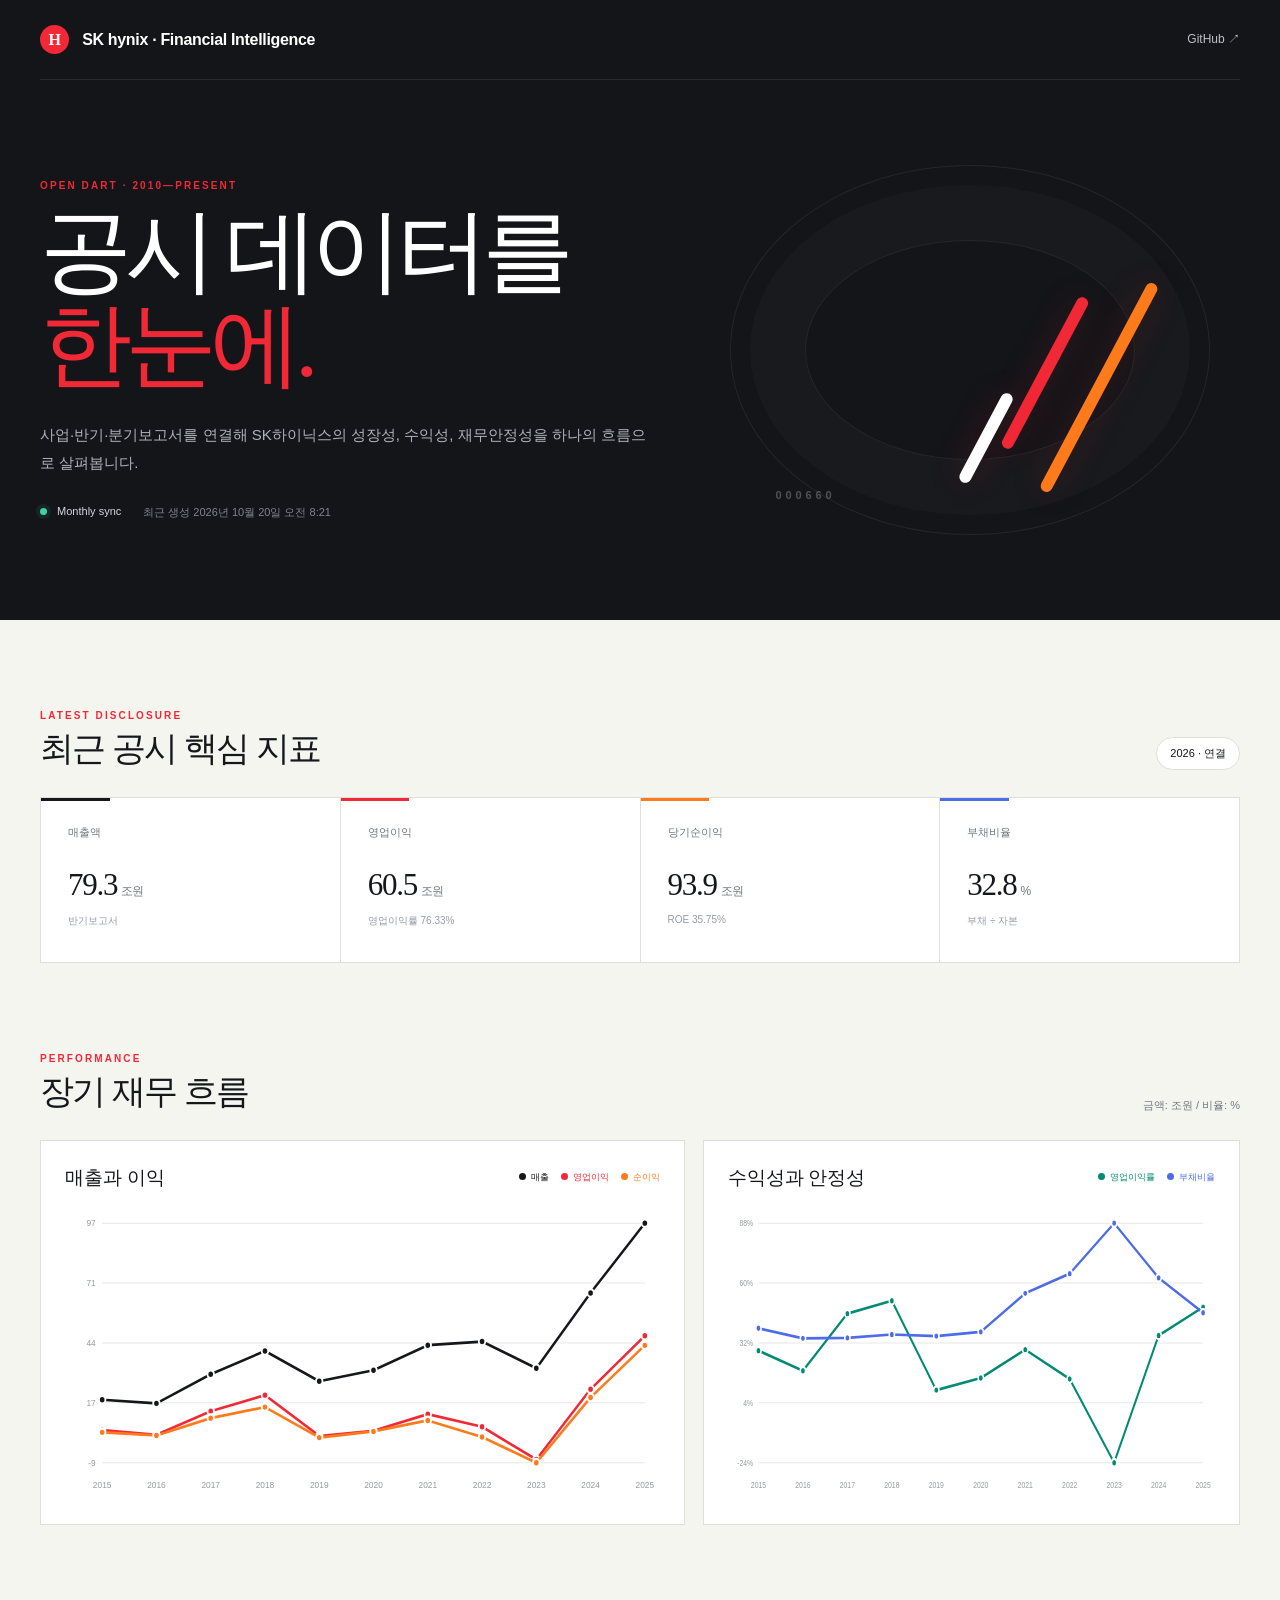
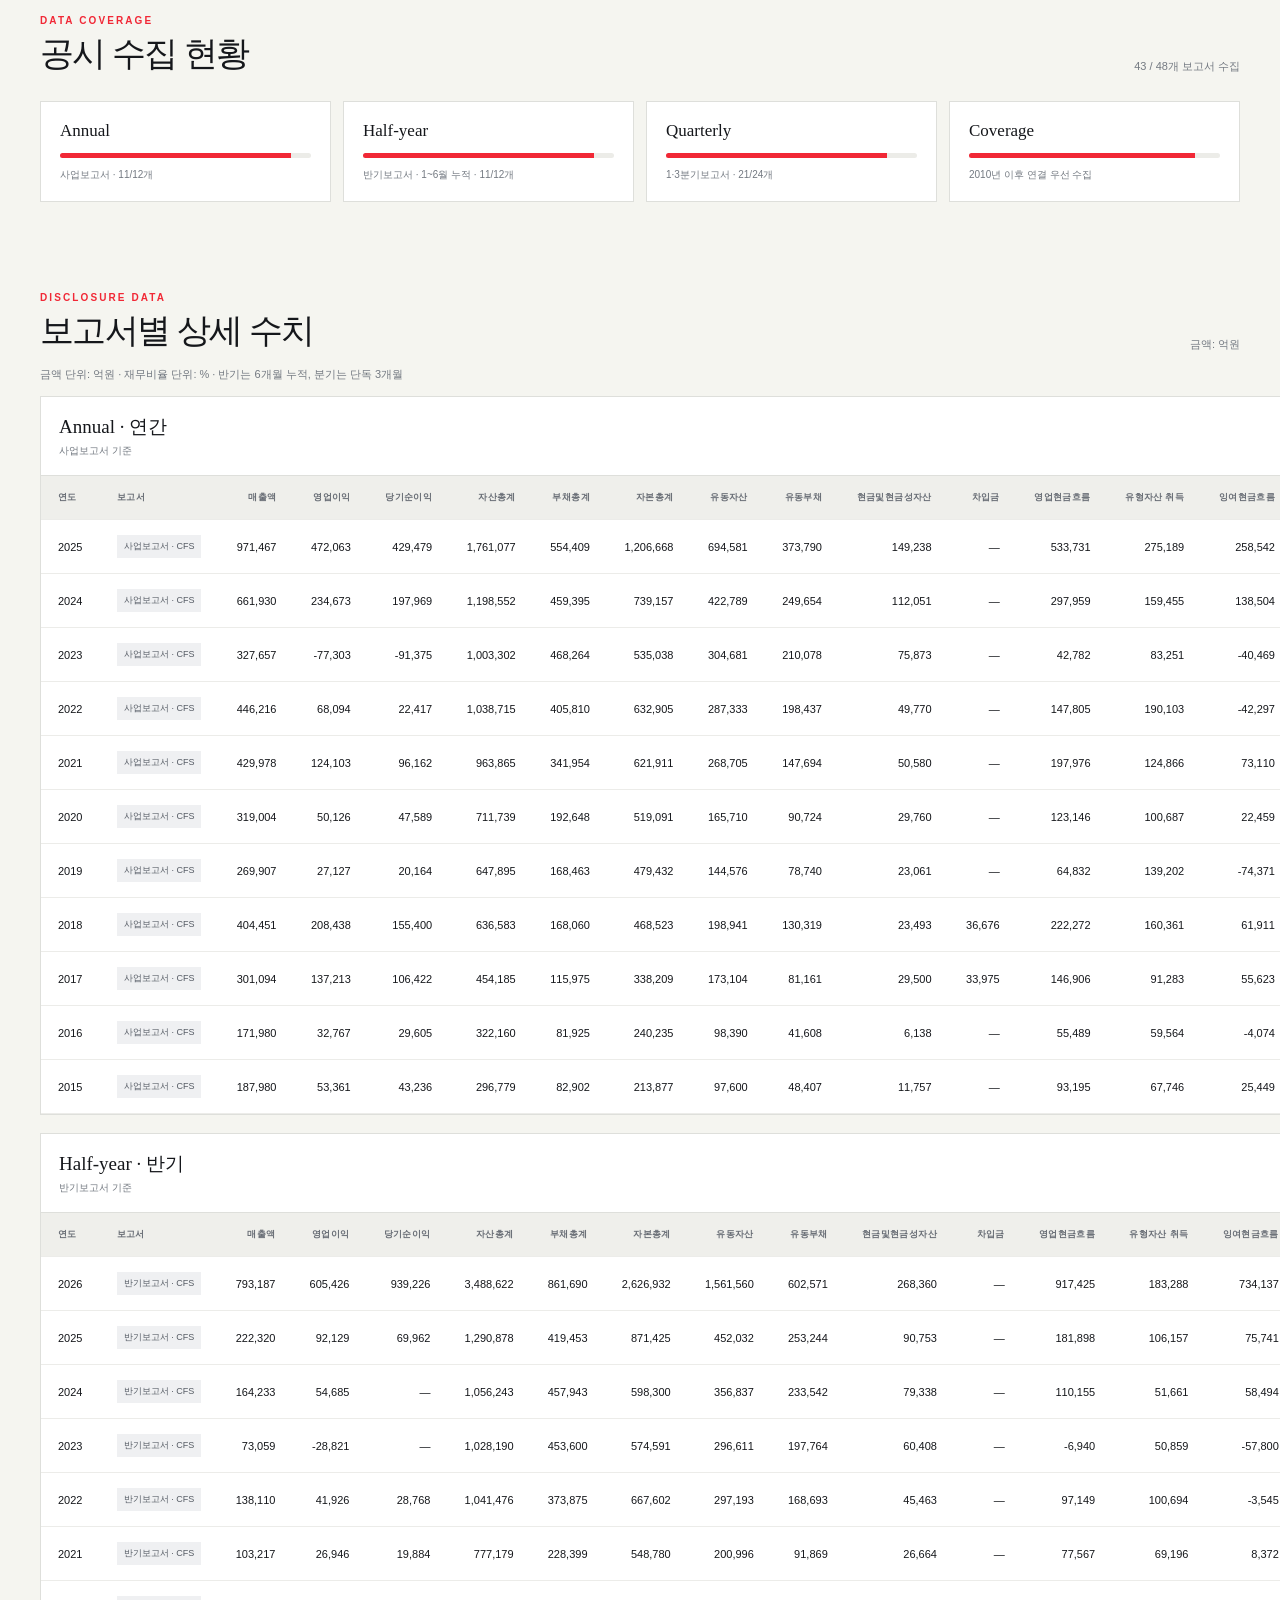
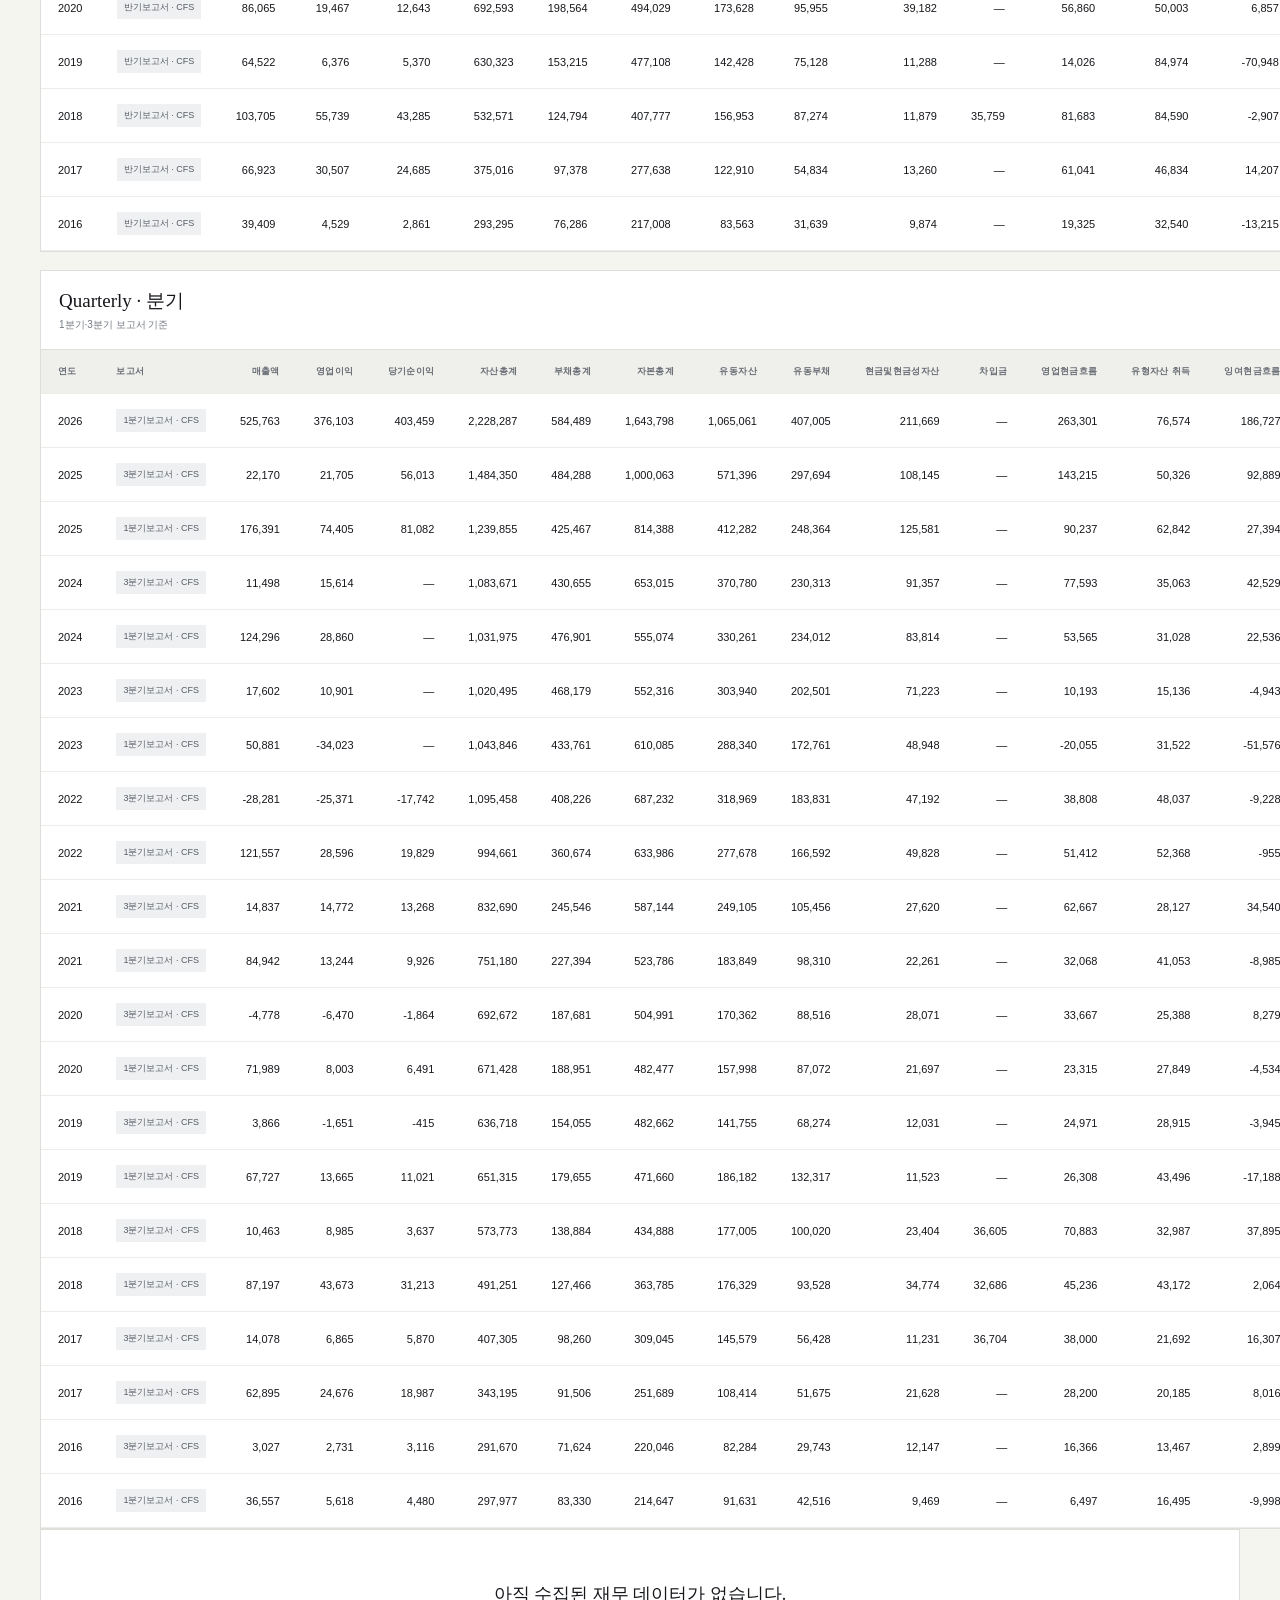
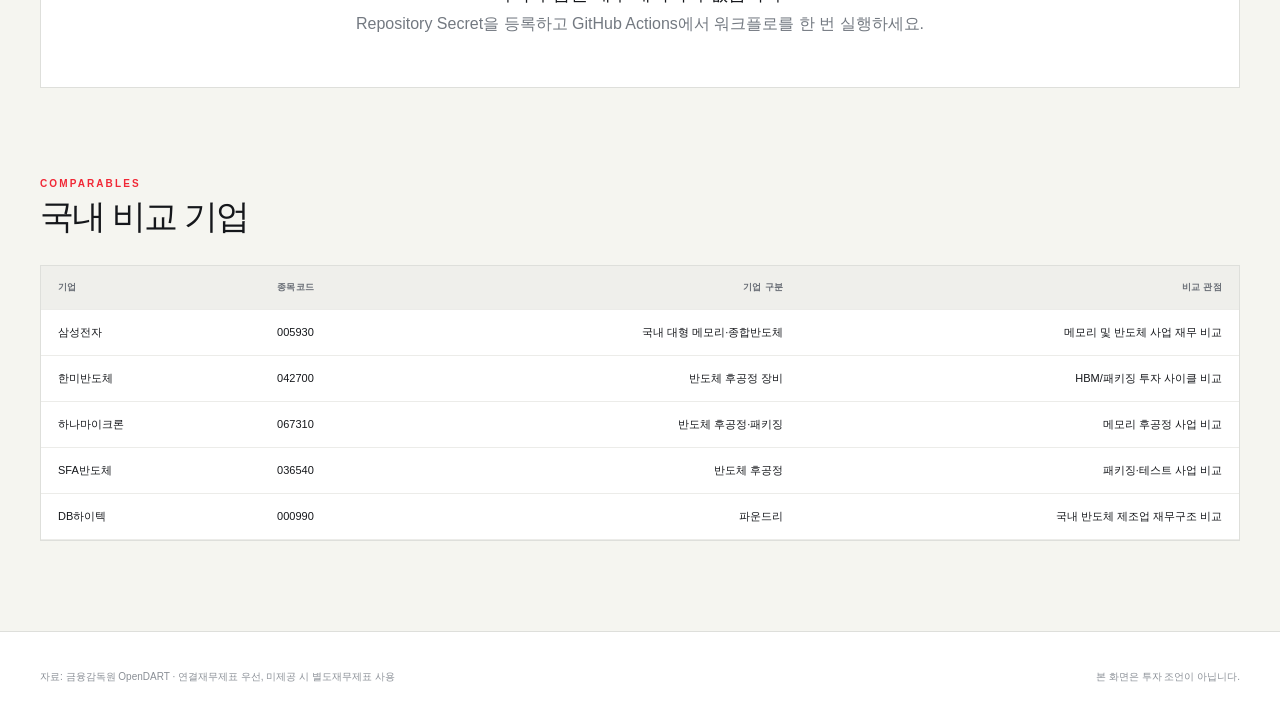
==== commit efc5c1a8: "Fix OpenDART period totals and incremental refresh" ====
--- a/index.html
+++ b/index.html
@@ -67,7 +67,7 @@
         <div><p class="kicker">DISCLOSURE DATA</p><h2 id="tableTitle">보고서별 상세 수치</h2></div>
         <p class="unit">금액: 억원</p>
       </div>
-      <p class="table-note">금액 단위: 억원 · 재무비율 단위: %</p>
+      <p class="table-note">금액 단위: 억원 · 재무비율 단위: % · 반기는 6개월 누적, 분기는 단독 3개월</p>
       <div id="tablesByCategory" class="tables-by-category"></div>
       <div id="emptyState" class="empty" hidden><strong>아직 수집된 재무 데이터가 없습니다.</strong><span>Repository Secret을 등록하고 GitHub Actions에서 워크플로를 한 번 실행하세요.</span></div>
     </section>
